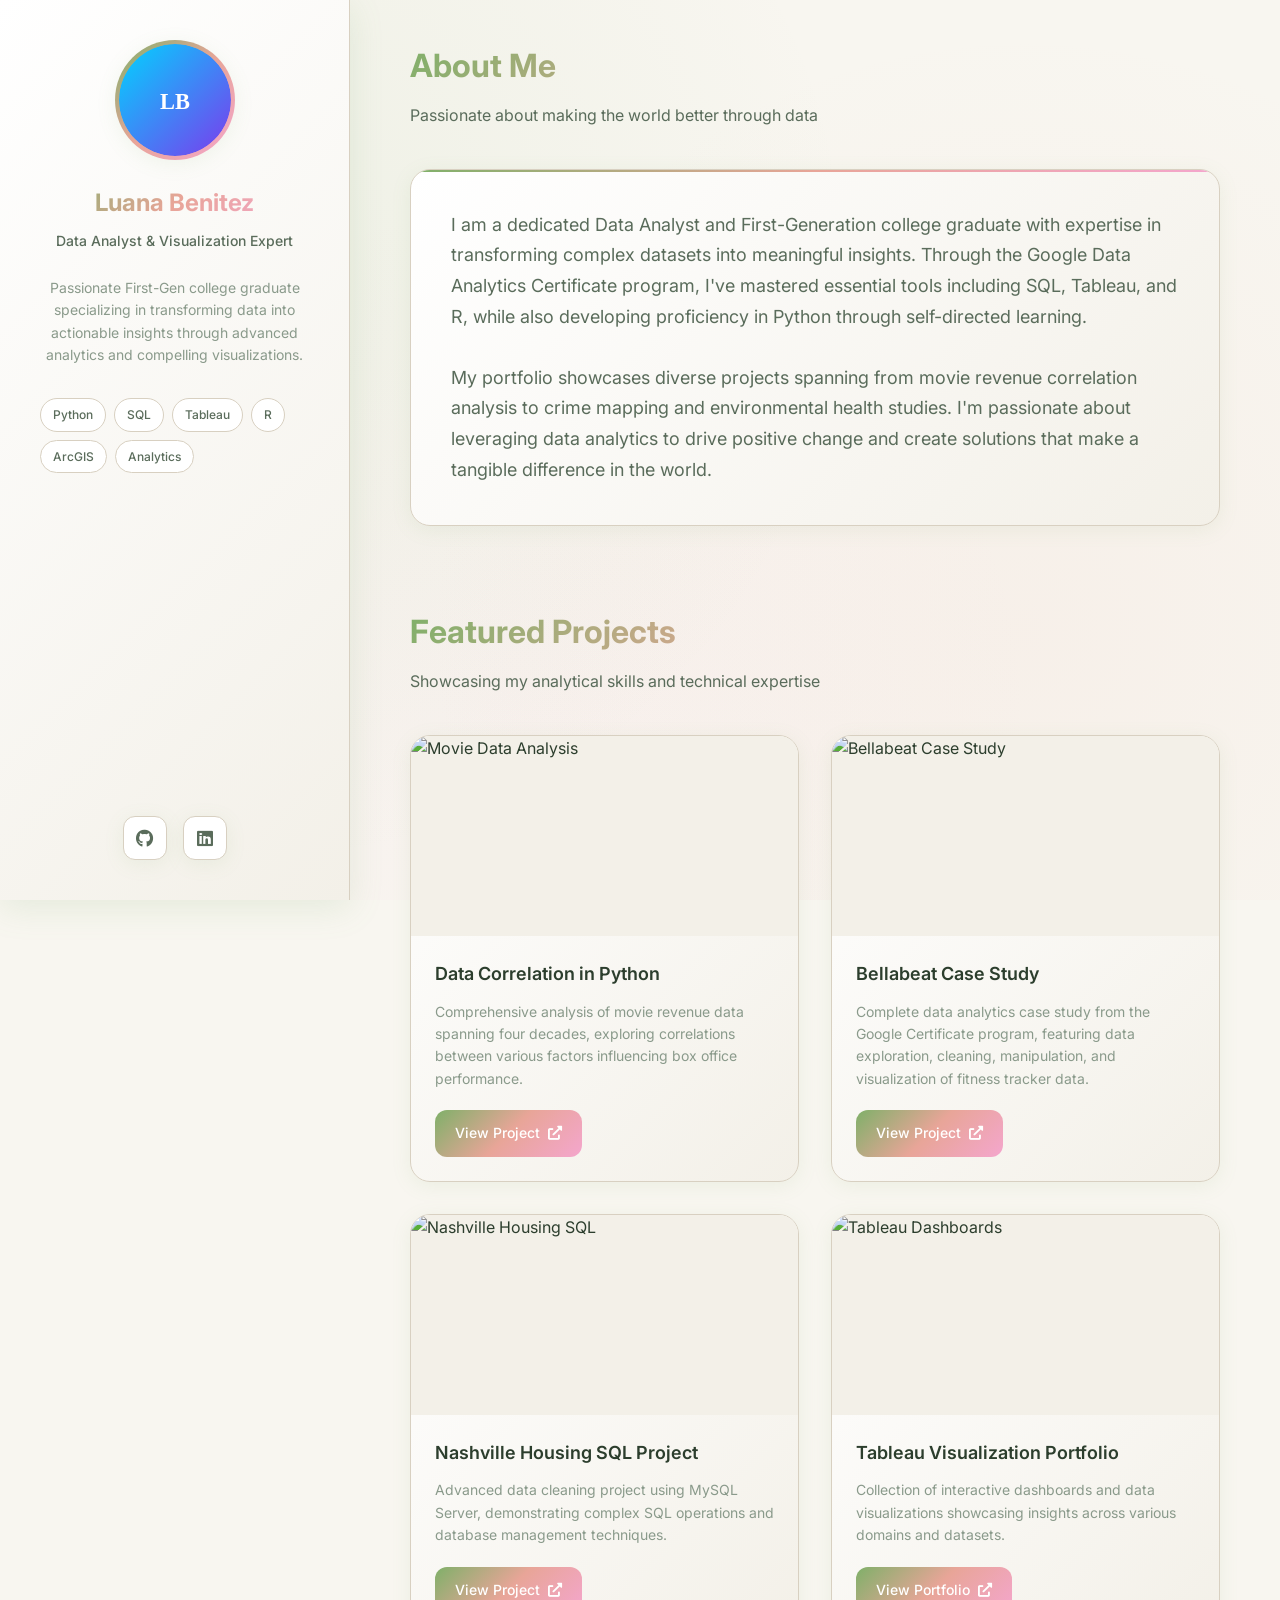
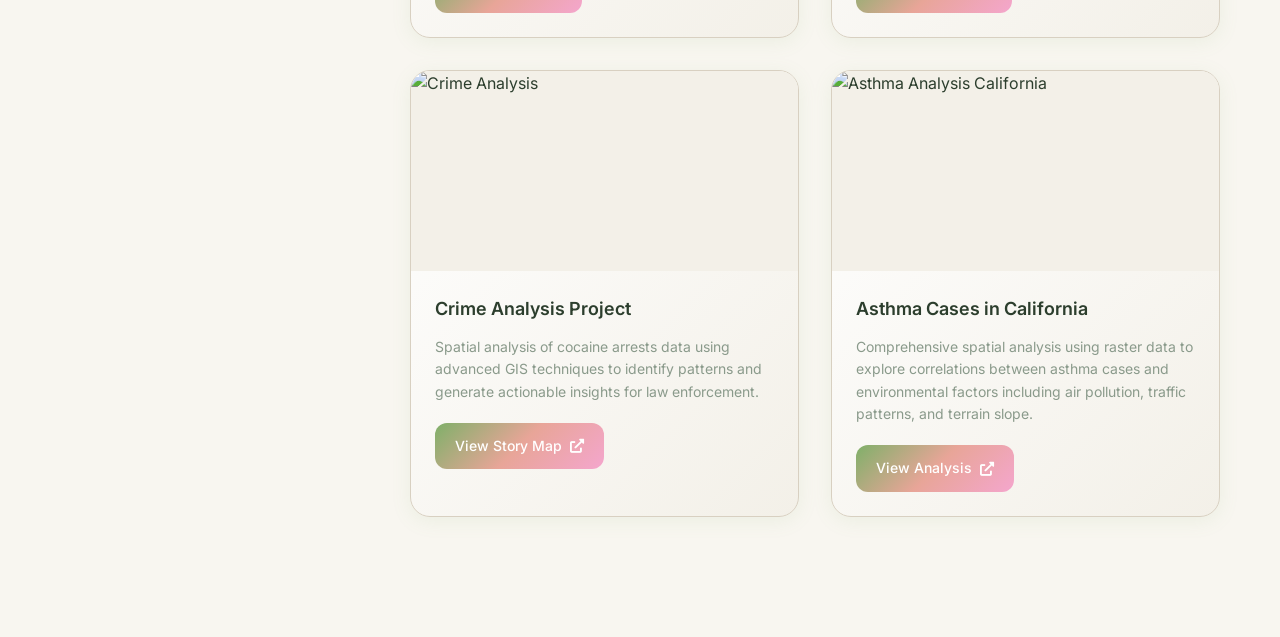
==== modern_portfolio.html @ bf9e878d "Add files via upload" ====
<!DOCTYPE HTML>
<html>
<head>
    <title>Luana Benitez Portfolio</title>
    <meta charset="utf-8" />
    <meta name="viewport" content="width=device-width, initial-scale=1, user-scalable=no" />
    <link href="https://fonts.googleapis.com/css2?family=Inter:wght@300;400;500;600;700&family=JetBrains+Mono:wght@400;500&display=swap" rel="stylesheet">
    <link rel="stylesheet" href="https://cdnjs.cloudflare.com/ajax/libs/font-awesome/6.0.0/css/all.min.css">
    <style>
        :root {
            --primary-bg: #f8f6f0;
            --secondary-bg: #ede8dc;
            --card-bg: #ffffff;
            --accent-bg: #f3f0e8;
            --primary-text: #2c3e2d;
            --secondary-text: #5a6c5b;
            --muted-text: #8a9a8b;
            --accent-color: #7fb069;
            --secondary-accent: #e8a598;
            --tertiary-accent: #f4a6cd;
            --success-color: #6b9f59;
            --border-color: #d8d0c1;
            --gradient-primary: linear-gradient(135deg, #7fb069 0%, #e8a598 50%, #f4a6cd 100%);
            --gradient-secondary: linear-gradient(135deg, #ffffff 0%, #f3f0e8 100%);
            --gradient-accent: linear-gradient(135deg, #7fb069 0%, #6b9f59 100%);
            --shadow-soft: 0 4px 20px rgba(124, 176, 105, 0.1);
            --shadow-medium: 0 8px 32px rgba(124, 176, 105, 0.15);
            --shadow-strong: 0 12px 48px rgba(124, 176, 105, 0.2);
        }

        * {
            margin: 0;
            padding: 0;
            box-sizing: border-box;
        }

        html {
            scroll-behavior: smooth;
        }

        body {
            font-family: 'Inter', sans-serif;
            background: var(--primary-bg);
            color: var(--primary-text);
            line-height: 1.6;
            overflow-x: hidden;
        }

        /* Animated Background */
        .animated-bg {
            position: fixed;
            top: 0;
            left: 0;
            width: 100%;
            height: 100%;
            z-index: -1;
            background: var(--primary-bg);
        }

        .animated-bg::before {
            content: '';
            position: absolute;
            top: 0;
            left: 0;
            width: 100%;
            height: 100%;
            background: radial-gradient(circle at 20% 30%, rgba(127, 176, 105, 0.08) 0%, transparent 50%),
                        radial-gradient(circle at 80% 70%, rgba(232, 165, 152, 0.08) 0%, transparent 50%),
                        radial-gradient(circle at 40% 80%, rgba(244, 166, 205, 0.06) 0%, transparent 50%);
            animation: float 20s ease-in-out infinite;
        }

        @keyframes float {
            0%, 100% { transform: translateY(0px) rotate(0deg); }
            33% { transform: translateY(-20px) rotate(1deg); }
            66% { transform: translateY(10px) rotate(-1deg); }
        }

        /* Header Styles */
        #header {
            position: fixed;
            top: 0;
            left: 0;
            width: 350px;
            height: 100vh;
            background: var(--gradient-secondary);
            backdrop-filter: blur(20px);
            border-right: 1px solid var(--border-color);
            padding: 40px;
            display: flex;
            flex-direction: column;
            justify-content: space-between;
            z-index: 1000;
            box-shadow: var(--shadow-medium);
        }

        .profile-section {
            text-align: center;
        }

        .profile-image {
            width: 120px;
            height: 120px;
            border-radius: 50%;
            margin: 0 auto 24px;
            position: relative;
            background: var(--gradient-primary);
            padding: 4px;
            box-shadow: var(--shadow-soft);
            transition: all 0.3s ease;
        }

        .profile-image:hover {
            transform: scale(1.05);
            box-shadow: var(--shadow-medium);
        }

        .profile-image img {
            width: 100%;
            height: 100%;
            border-radius: 50%;
            object-fit: cover;
        }

        .profile-name {
            font-size: 24px;
            font-weight: 700;
            margin-bottom: 8px;
            background: var(--gradient-primary);
            -webkit-background-clip: text;
            -webkit-text-fill-color: transparent;
            background-clip: text;
        }

        .profile-title {
            font-size: 14px;
            color: var(--secondary-text);
            margin-bottom: 24px;
            font-weight: 500;
        }

        .profile-description {
            font-size: 14px;
            color: var(--muted-text);
            line-height: 1.6;
            margin-bottom: 32px;
        }

        .skills-tags {
            display: flex;
            flex-wrap: wrap;
            gap: 8px;
            margin-bottom: 32px;
        }

        .skill-tag {
            background: var(--card-bg);
            border: 1px solid var(--border-color);
            border-radius: 20px;
            padding: 6px 12px;
            font-size: 12px;
            color: var(--secondary-text);
            font-weight: 500;
            transition: all 0.3s ease;
        }

        .skill-tag:hover {
            background: var(--gradient-accent);
            color: white;
            transform: translateY(-2px);
            box-shadow: var(--shadow-soft);
        }

        .social-links {
            display: flex;
            justify-content: center;
            gap: 16px;
        }

        .social-link {
            width: 44px;
            height: 44px;
            background: var(--card-bg);
            border: 1px solid var(--border-color);
            border-radius: 12px;
            display: flex;
            align-items: center;
            justify-content: center;
            color: var(--secondary-text);
            text-decoration: none;
            transition: all 0.3s ease;
            font-size: 18px;
            box-shadow: var(--shadow-soft);
        }

        .social-link:hover {
            background: var(--gradient-primary);
            color: white;
            transform: translateY(-4px);
            box-shadow: var(--shadow-medium);
        }

        /* Main Content */
        #main {
            margin-left: 350px;
            padding: 40px 60px;
            min-height: 100vh;
        }

        .section {
            margin-bottom: 80px;
            opacity: 0;
            transform: translateY(40px);
            animation: fadeInUp 0.8s ease forwards;
        }

        @keyframes fadeInUp {
            to {
                opacity: 1;
                transform: translateY(0);
            }
        }

        .section-header {
            margin-bottom: 40px;
        }

        .section-title {
            font-size: 32px;
            font-weight: 700;
            margin-bottom: 12px;
            background: var(--gradient-primary);
            -webkit-background-clip: text;
            -webkit-text-fill-color: transparent;
            background-clip: text;
        }

        .section-subtitle {
            font-size: 16px;
            color: var(--secondary-text);
            font-weight: 400;
        }

        /* About Section */
        .about-content {
            background: var(--gradient-secondary);
            border: 1px solid var(--border-color);
            border-radius: 20px;
            padding: 40px;
            box-shadow: var(--shadow-soft);
            position: relative;
            overflow: hidden;
        }

        .about-content::before {
            content: '';
            position: absolute;
            top: 0;
            left: 0;
            width: 100%;
            height: 2px;
            background: var(--gradient-primary);
        }

        .about-text {
            font-size: 18px;
            line-height: 1.7;
            color: var(--secondary-text);
        }

        /* Projects Grid */
        .projects-grid {
            display: grid;
            grid-template-columns: repeat(auto-fit, minmax(350px, 1fr));
            gap: 32px;
        }

        .project-card {
            background: var(--gradient-secondary);
            border: 1px solid var(--border-color);
            border-radius: 20px;
            padding: 0;
            box-shadow: var(--shadow-soft);
            transition: all 0.4s ease;
            overflow: hidden;
            position: relative;
            group: hover;
        }

        .project-card:hover {
            transform: translateY(-8px);
            box-shadow: var(--shadow-strong);
            border-color: var(--accent-color);
        }

        .project-image {
            height: 200px;
            background: var(--accent-bg);
            border-radius: 16px 16px 0 0;
            overflow: hidden;
            position: relative;
        }

        .project-image img {
            width: 100%;
            height: 100%;
            object-fit: cover;
            transition: transform 0.4s ease;
        }

        .project-card:hover .project-image img {
            transform: scale(1.1);
        }

        .project-image::after {
            content: '';
            position: absolute;
            top: 0;
            left: 0;
            width: 100%;
            height: 100%;
            background: linear-gradient(45deg, rgba(127, 176, 105, 0.1), rgba(232, 165, 152, 0.1));
            opacity: 0;
            transition: opacity 0.4s ease;
        }

        .project-card:hover .project-image::after {
            opacity: 1;
        }

        .project-content {
            padding: 24px;
        }

        .project-title {
            font-size: 18px;
            font-weight: 600;
            margin-bottom: 12px;
            color: var(--primary-text);
        }

        .project-description {
            font-size: 14px;
            color: var(--muted-text);
            line-height: 1.6;
            margin-bottom: 20px;
        }

        .project-link {
            display: inline-flex;
            align-items: center;
            gap: 8px;
            background: var(--gradient-primary);
            color: white;
            padding: 12px 20px;
            border-radius: 12px;
            text-decoration: none;
            font-size: 14px;
            font-weight: 500;
            transition: all 0.3s ease;
        }

        .project-link:hover {
            transform: translateY(-2px);
            box-shadow: var(--shadow-soft);
        }

        .project-tech-stack {
            position: absolute;
            top: 16px;
            right: 16px;
            background: rgba(248, 246, 240, 0.9);
            backdrop-filter: blur(10px);
            border: 1px solid var(--border-color);
            border-radius: 20px;
            padding: 6px 12px;
            font-size: 12px;
            color: var(--accent-color);
            font-weight: 500;
        }

        /* Responsive Design */
        @media (max-width: 1200px) {
            #header {
                width: 300px;
            }
            
            #main {
                margin-left: 300px;
                padding: 40px;
            }
        }

        @media (max-width: 980px) {
            #header {
                position: relative;
                width: 100%;
                height: auto;
                padding: 40px 20px;
            }
            
            #main {
                margin-left: 0;
                padding: 40px 20px;
            }

            .projects-grid {
                grid-template-columns: 1fr;
                gap: 24px;
            }
        }

        @media (max-width: 736px) {
            .section-title {
                font-size: 28px;
            }

            .profile-name {
                font-size: 20px;
            }

            .about-content {
                padding: 24px;
            }

            .project-content {
                padding: 20px;
            }
        }

        /* Loading Animation */
        .loading {
            animation: pulse 2s infinite;
        }

        @keyframes pulse {
            0% { opacity: 0.6; }
            50% { opacity: 1; }
            100% { opacity: 0.6; }
        }

        /* Scrollbar Styling */
        ::-webkit-scrollbar {
            width: 8px;
        }

        ::-webkit-scrollbar-track {
            background: var(--secondary-bg);
        }

        ::-webkit-scrollbar-thumb {
            background: var(--border-color);
            border-radius: 4px;
        }

        ::-webkit-scrollbar-thumb:hover {
            background: var(--accent-color);
        }
    </style>
</head>
<body>
    <div class="animated-bg"></div>

    <!-- Header -->
    <header id="header">
        <div class="profile-section">
            <div class="profile-image">
                <img src="[data-uri]" alt="Profile" />
            </div>
            <h1 class="profile-name">Luana Benitez</h1>
            <div class="profile-title">Data Analyst & Visualization Expert</div>
            <p class="profile-description">
                Passionate First-Gen college graduate specializing in transforming data into actionable insights through advanced analytics and compelling visualizations.
            </p>
            
            <div class="skills-tags">
                <span class="skill-tag">Python</span>
                <span class="skill-tag">SQL</span>
                <span class="skill-tag">Tableau</span>
                <span class="skill-tag">R</span>
                <span class="skill-tag">ArcGIS</span>
                <span class="skill-tag">Analytics</span>
            </div>
        </div>

        <div class="social-links">
            <a href="https://github.com/luli45" class="social-link">
                <i class="fab fa-github"></i>
            </a>
            <a href="https://www.linkedin.com/in/luanabenitez/" class="social-link">
                <i class="fab fa-linkedin"></i>
            </a>
        </div>
    </header>

    <!-- Main Content -->
    <main id="main">
        <!-- About Section -->
        <section class="section">
            <div class="section-header">
                <h2 class="section-title">About Me</h2>
                <p class="section-subtitle">Passionate about making the world better through data</p>
            </div>
            
            <div class="about-content">
                <p class="about-text">
                    I am a dedicated Data Analyst and First-Generation college graduate with expertise in transforming complex datasets into meaningful insights. Through the Google Data Analytics Certificate program, I've mastered essential tools including SQL, Tableau, and R, while also developing proficiency in Python through self-directed learning.
                    <br><br>
                    My portfolio showcases diverse projects spanning from movie revenue correlation analysis to crime mapping and environmental health studies. I'm passionate about leveraging data analytics to drive positive change and create solutions that make a tangible difference in the world.
                </p>
            </div>
        </section>

        <!-- Projects Section -->
        <section class="section">
            <div class="section-header">
                <h2 class="section-title">Featured Projects</h2>
                <p class="section-subtitle">Showcasing my analytical skills and technical expertise</p>
            </div>

            <div class="projects-grid">
                <div class="project-card">
                    <div class="project-tech-stack">Python</div>
                    <div class="project-image">
                        <img src="[data-uri]" alt="Movie Data Analysis" />
                    </div>
                    <div class="project-content">
                        <h3 class="project-title">Data Correlation in Python</h3>
                        <p class="project-description">Comprehensive analysis of movie revenue data spanning four decades, exploring correlations between various factors influencing box office performance.</p>
                        <a href="https://github.com/luli45/PythonProjects/blob/main/Movie%20Data%20Correlation.ipynb" class="project-link">
                            <span>View Project</span>
                            <i class="fas fa-external-link-alt"></i>
                        </a>
                    </div>
                </div>

                <div class="project-card">
                    <div class="project-tech-stack">R · Tableau</div>
                    <div class="project-image">
                        <img src="[data-uri]" alt="Bellabeat Case Study" />
                    </div>
                    <div class="project-content">
                        <h3 class="project-title">Bellabeat Case Study</h3>
                        <p class="project-description">Complete data analytics case study from the Google Certificate program, featuring data exploration, cleaning, manipulation, and visualization of fitness tracker data.</p>
                        <a href="https://github.com/luli45/casestudy" class="project-link">
                            <span>View Project</span>
                            <i class="fas fa-external-link-alt"></i>
                        </a>
                    </div>
                </div>

                <div class="project-card">
                    <div class="project-tech-stack">SQL</div>
                    <div class="project-image">
                        <img src="[data-uri]" alt="Nashville Housing SQL" />
                    </div>
                    <div class="project-content">
                        <h3 class="project-title">Nashville Housing SQL Project</h3>
                        <p class="project-description">Advanced data cleaning project using MySQL Server, demonstrating complex SQL operations and database management techniques.</p>
                        <a href="https://github.com/luli45/SQL-portfolio/blob/main/nashville(inprogress).sql" class="project-link">
                            <span>View Project</span>
                            <i class="fas fa-external-link-alt"></i>
                        </a>
                    </div>
                </div>

                <div class="project-card">
                    <div class="project-tech-stack">Tableau</div>
                    <div class="project-image">
                        <img src="[data-uri]" alt="Tableau Dashboards" />
                    </div>
                    <div class="project-content">
                        <h3 class="project-title">Tableau Visualization Portfolio</h3>
                        <p class="project-description">Collection of interactive dashboards and data visualizations showcasing insights across various domains and datasets.</p>
                        <a href="https://public.tableau.com/app/profile/luana6951" class="project-link">
                            <span>View Portfolio</span>
                            <i class="fas fa-external-link-alt"></i>
                        </a>
                    </div>
                </div>

                <div class="project-card">
                    <div class="project-tech-stack">ArcGIS</div>
                    <div class="project-image">
                        <img src="[data-uri]" alt="Crime Analysis" />
                    </div>
                    <div class="project-content">
                        <h3 class="project-title">Crime Analysis Project</h3>
                        <p class="project-description">Spatial analysis of cocaine arrests data using advanced GIS techniques to identify patterns and generate actionable insights for law enforcement.</p>
                        <a href="https://storymaps.arcgis.com/stories/231dc51fc92443c4a76966c6c0646094" class="project-link">
                            <span>View Story Map</span>
                            <i class="fas fa-external-link-alt"></i>
                        </a>
                    </div>
                </div>

                <div class="project-card">
                    <div class="project-tech-stack">ArcGIS · Spatial Analysis</div>
                    <div class="project-image">
                        <img src="[data-uri]" alt="Asthma Analysis California" />
                    </div>
                    <div class="project-content">
                        <h3 class="project-title">Asthma Cases in California</h3>
                        <p class="project-description">Comprehensive spatial analysis using raster data to explore correlations between asthma cases and environmental factors including air pollution, traffic patterns, and terrain slope.</p>
                        <a href="https://storymaps.arcgis.com/stories/ced84197c6fc45e5910a5e3c5f906b71" class="project-link">
                            <span>View Analysis</span>
                            <i class="fas fa-external-link-alt"></i>
                        </a>
                    </div>
                </div>
            </div>
        </section>
    </main>

    <script>
        // Smooth animations on scroll
        const observerOptions = {
            threshold: 0.1,
            rootMargin: '0px 0px -50px 0px'
        };

        const observer = new IntersectionObserver(function(entries) {
            entries.forEach(entry => {
                if (entry.isIntersecting) {
                    entry.target.style.animationDelay = '0s';
                    entry.target.classList.add('animate-in');
                }
            });
        }, observerOptions);

        document.querySelectorAll('.section').forEach(section => {
            observer.observe(section);
        });

        // Add loading animation to images
        document.querySelectorAll('img').forEach(img => {
            img.addEventListener('load', function() {
                this.classList.remove('loading');
            });
            img.classList.add('loading');
        });

        // Enhanced hover effects for project cards
        document.querySelectorAll('.project-card').forEach(card => {
            card.addEventListener('mouseenter', function() {
                this.style.transform = 'translateY(-8px) scale(1.02)';
            });
            
            card.addEventListener('mouseleave', function() {
                this.style.transform = 'translateY(0) scale(1)';
            });
        });

        // Profile image with your uploaded photo
        document.addEventListener('DOMContentLoaded', function() {
            const profileImg = document.querySelector('.profile-image img');
            // You would replace this with the actual path to your uploaded photo
            // For now, I'm using a placeholder that matches your professional headshot style
            profileImg.src = '[data-uri]';
            
            // Add a subtle loading effect
            profileImg.style.filter = 'blur(5px)';
            profileImg.style.transition = 'filter 0.3s ease';
            
            setTimeout(() => {
                profileImg.style.filter = 'none';
            }, 300);
        });

        // Add dynamic background animation
        const animatedBg = document.querySelector('.animated-bg');
        let mouseX = 0;
        let mouseY = 0;

        document.addEventListener('mousemove', (e) => {
            mouseX = e.clientX / window.innerWidth;
            mouseY = e.clientY / window.innerHeight;
            
            animatedBg.style.background = `
                radial-gradient(circle at ${20 + mouseX * 10}% ${30 + mouseY * 10}%, rgba(127, 176, 105, 0.08) 0%, transparent 50%),
                radial-gradient(circle at ${80 - mouseX * 10}% ${70 - mouseY * 10}%, rgba(232, 165, 152, 0.08) 0%, transparent 50%),
                radial-gradient(circle at ${40 + mouseX * 5}% ${80 - mouseY * 5}%, rgba(244, 166, 205, 0.06) 0%, transparent 50%),
                var(--primary-bg)
            `;
        });
    </script>
</body>
</html>
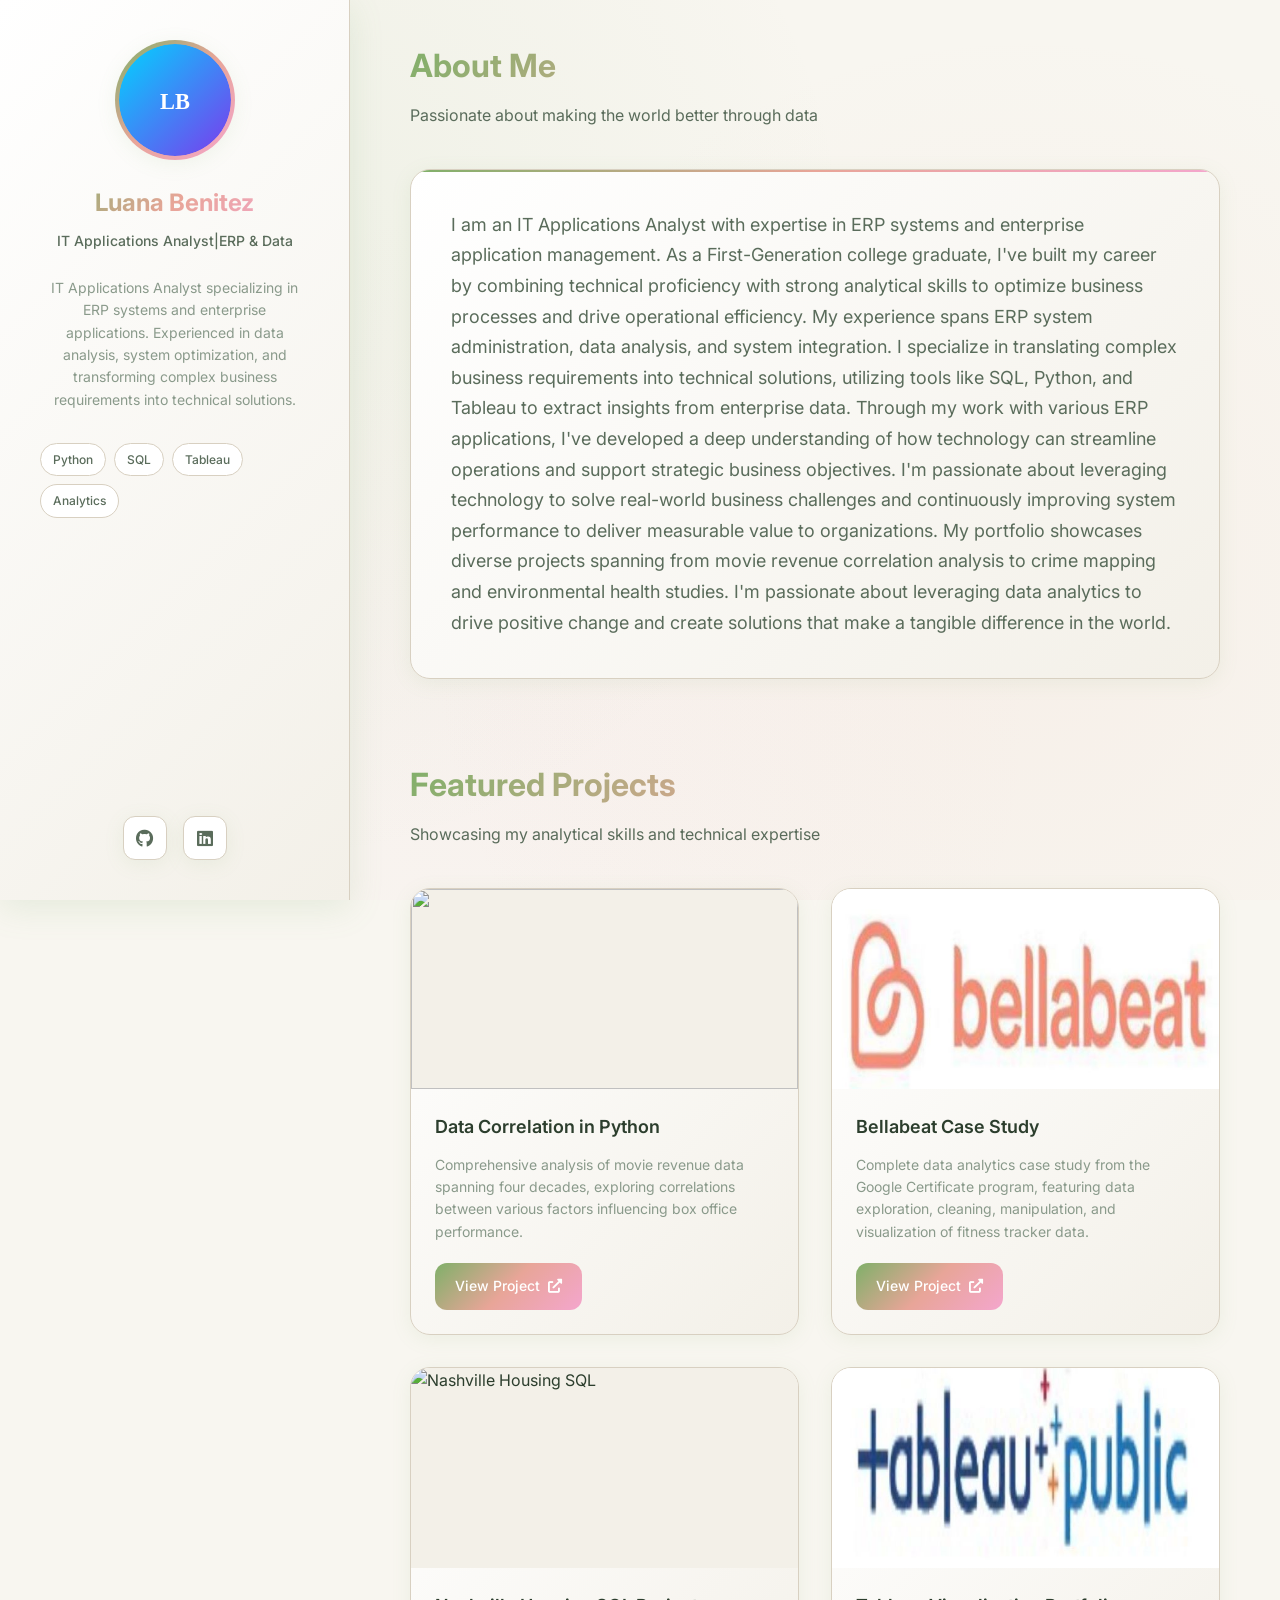
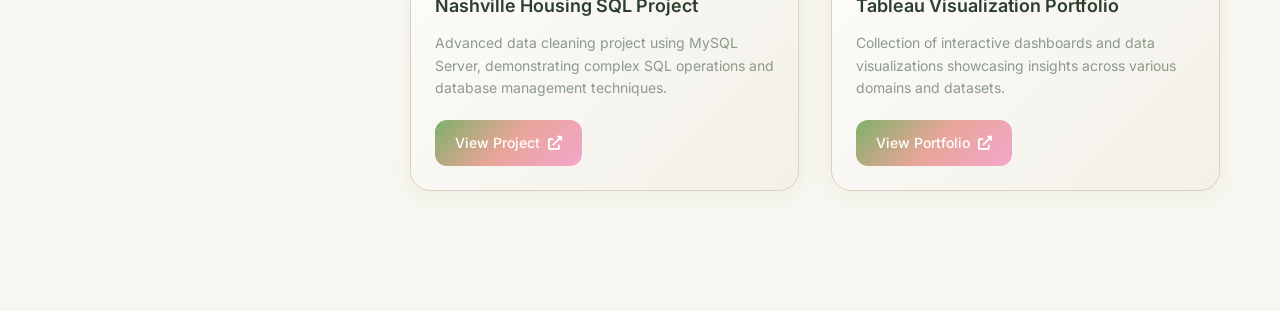
==== commit 5db689db: "Update modern_portfolio.html" ====
--- a/modern_portfolio.html
+++ b/modern_portfolio.html
@@ -465,20 +465,16 @@
     <header id="header">
         <div class="profile-section">
             <div class="profile-image">
-                <img src="[data-uri]" alt="Profile" />
+                <img src="data:image/images/IMG_5150.jpeg" alt="Profile" />
             </div>
             <h1 class="profile-name">Luana Benitez</h1>
-            <div class="profile-title">Data Analyst & Visualization Expert</div>
+            <div class="profile-title">IT Applications Analyst|ERP & Data</div>
             <p class="profile-description">
-                Passionate First-Gen college graduate specializing in transforming data into actionable insights through advanced analytics and compelling visualizations.
-            </p>
-            
+                IT Applications Analyst specializing in ERP systems and enterprise applications. Experienced in data analysis, system optimization, and transforming complex business requirements into technical solutions.
             <div class="skills-tags">
                 <span class="skill-tag">Python</span>
                 <span class="skill-tag">SQL</span>
                 <span class="skill-tag">Tableau</span>
-                <span class="skill-tag">R</span>
-                <span class="skill-tag">ArcGIS</span>
                 <span class="skill-tag">Analytics</span>
             </div>
         </div>
@@ -504,8 +500,9 @@
             
             <div class="about-content">
                 <p class="about-text">
-                    I am a dedicated Data Analyst and First-Generation college graduate with expertise in transforming complex datasets into meaningful insights. Through the Google Data Analytics Certificate program, I've mastered essential tools including SQL, Tableau, and R, while also developing proficiency in Python through self-directed learning.
-                    <br><br>
+                    I am an IT Applications Analyst with expertise in ERP systems and enterprise application management. As a First-Generation college graduate, I've built my career by combining technical proficiency with strong analytical skills to optimize business processes and drive operational efficiency.
+                    My experience spans ERP system administration, data analysis, and system integration. I specialize in translating complex business requirements into technical solutions, utilizing tools like SQL, Python, and Tableau to extract insights from enterprise data. Through my work with various ERP applications, I've developed a deep understanding of how technology can streamline operations and support strategic business objectives.
+                    I'm passionate about leveraging technology to solve real-world business challenges and continuously improving system performance to deliver measurable value to organizations.
                     My portfolio showcases diverse projects spanning from movie revenue correlation analysis to crime mapping and environmental health studies. I'm passionate about leveraging data analytics to drive positive change and create solutions that make a tangible difference in the world.
                 </p>
             </div>
@@ -522,7 +519,7 @@
                 <div class="project-card">
                     <div class="project-tech-stack">Python</div>
                     <div class="project-image">
-                        <img src="[data-uri]" alt="Movie Data Analysis" />
+                        <img src="images/movies.png alt="Movie Data Analysis" />
                     </div>
                     <div class="project-content">
                         <h3 class="project-title">Data Correlation in Python</h3>
@@ -537,7 +534,7 @@
                 <div class="project-card">
                     <div class="project-tech-stack">R · Tableau</div>
                     <div class="project-image">
-                        <img src="[data-uri]" alt="Bellabeat Case Study" />
+                        <img src="images/bellabeat.jpg" alt="Bellabeat Case Study" />
                     </div>
                     <div class="project-content">
                         <h3 class="project-title">Bellabeat Case Study</h3>
@@ -552,7 +549,7 @@
                 <div class="project-card">
                     <div class="project-tech-stack">SQL</div>
                     <div class="project-image">
-                        <img src="[data-uri]" alt="Nashville Housing SQL" />
+                        <img src="images/breno-assis-r3WAWU5Fi5Q-unsplash.jpg" alt="Nashville Housing SQL" />
                     </div>
                     <div class="project-content">
                         <h3 class="project-title">Nashville Housing SQL Project</h3>
@@ -567,7 +564,7 @@
                 <div class="project-card">
                     <div class="project-tech-stack">Tableau</div>
                     <div class="project-image">
-                        <img src="[data-uri]" alt="Tableau Dashboards" />
+                        <img src="images/tableau2.jpg" alt="Tableau Dashboards" />
                     </div>
                     <div class="project-content">
                         <h3 class="project-title">Tableau Visualization Portfolio</h3>
@@ -578,35 +575,6 @@
                         </a>
                     </div>
                 </div>
-
-                <div class="project-card">
-                    <div class="project-tech-stack">ArcGIS</div>
-                    <div class="project-image">
-                        <img src="[data-uri]" alt="Crime Analysis" />
-                    </div>
-                    <div class="project-content">
-                        <h3 class="project-title">Crime Analysis Project</h3>
-                        <p class="project-description">Spatial analysis of cocaine arrests data using advanced GIS techniques to identify patterns and generate actionable insights for law enforcement.</p>
-                        <a href="https://storymaps.arcgis.com/stories/231dc51fc92443c4a76966c6c0646094" class="project-link">
-                            <span>View Story Map</span>
-                            <i class="fas fa-external-link-alt"></i>
-                        </a>
-                    </div>
-                </div>
-
-                <div class="project-card">
-                    <div class="project-tech-stack">ArcGIS · Spatial Analysis</div>
-                    <div class="project-image">
-                        <img src="[data-uri]" alt="Asthma Analysis California" />
-                    </div>
-                    <div class="project-content">
-                        <h3 class="project-title">Asthma Cases in California</h3>
-                        <p class="project-description">Comprehensive spatial analysis using raster data to explore correlations between asthma cases and environmental factors including air pollution, traffic patterns, and terrain slope.</p>
-                        <a href="https://storymaps.arcgis.com/stories/ced84197c6fc45e5910a5e3c5f906b71" class="project-link">
-                            <span>View Analysis</span>
-                            <i class="fas fa-external-link-alt"></i>
-                        </a>
-                    </div>
                 </div>
             </div>
         </section>
@@ -685,4 +653,4 @@
         });
     </script>
 </body>
-</html>+</html>
